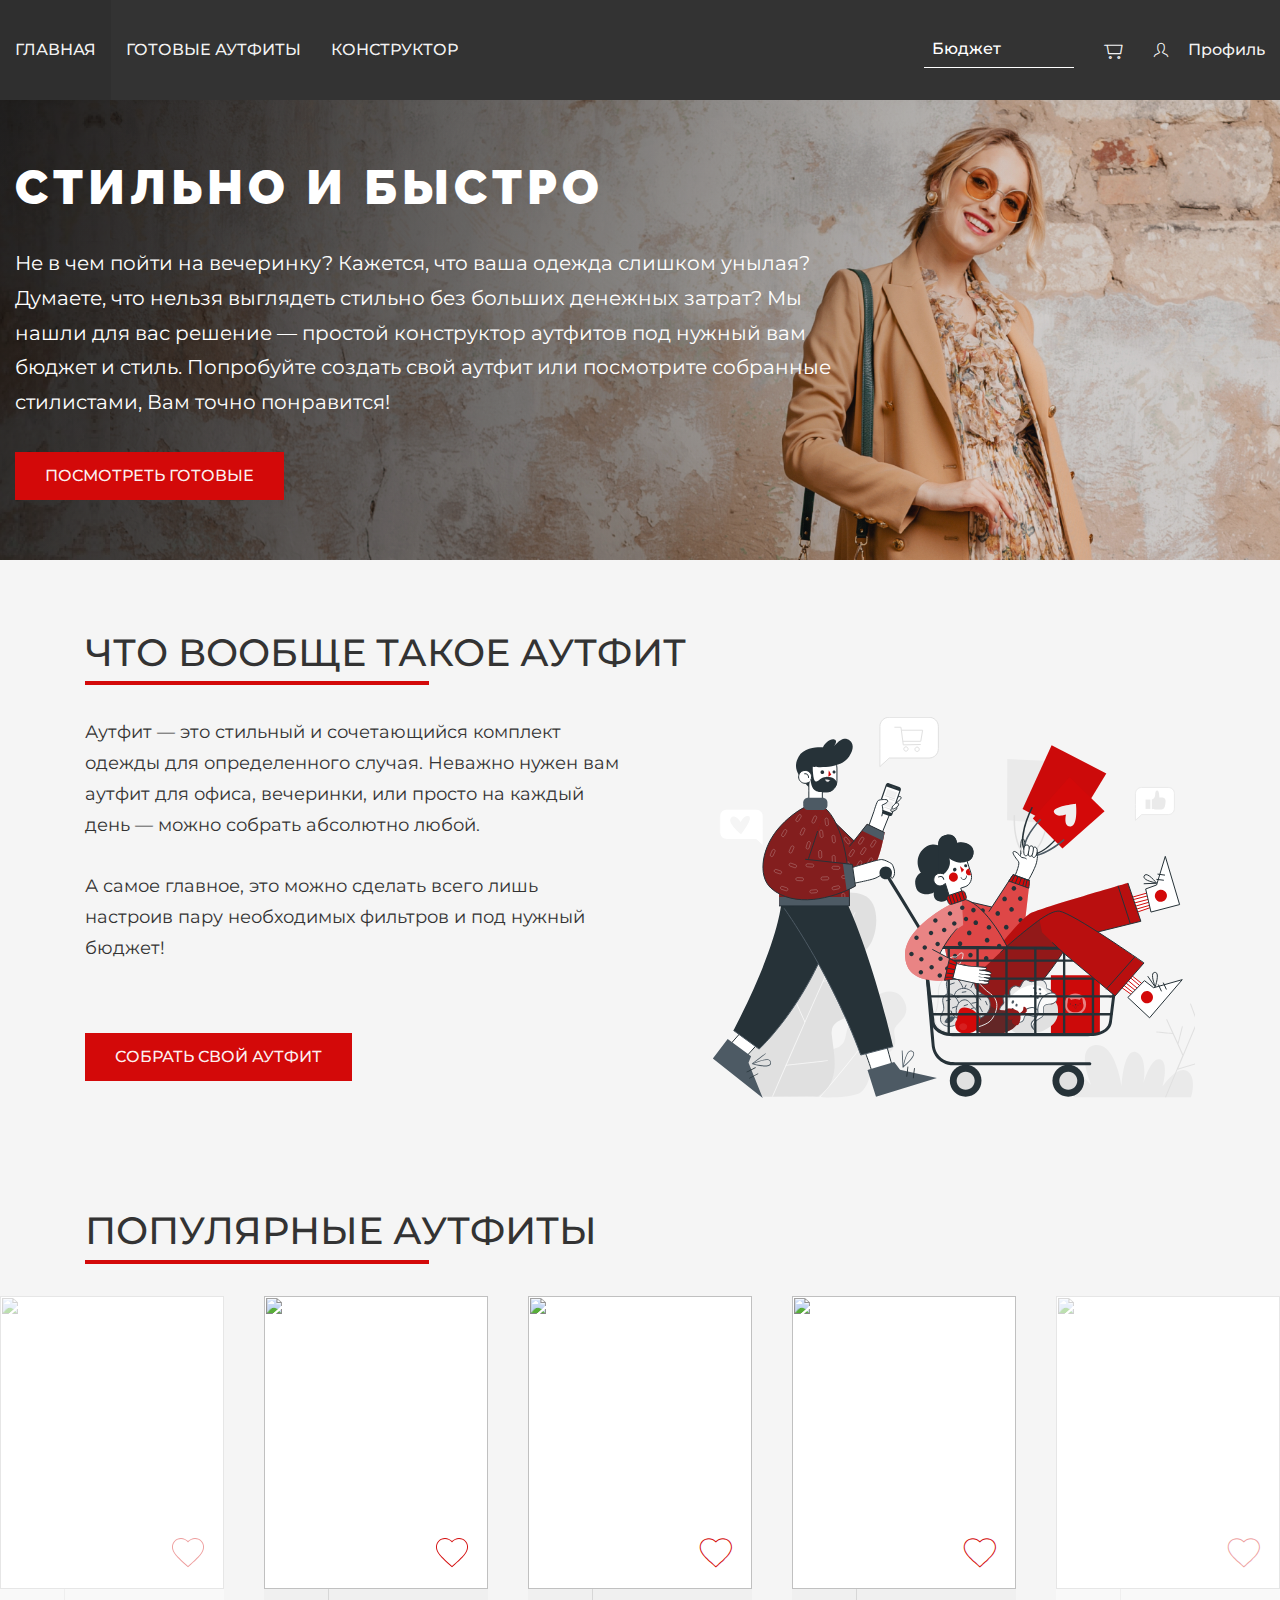
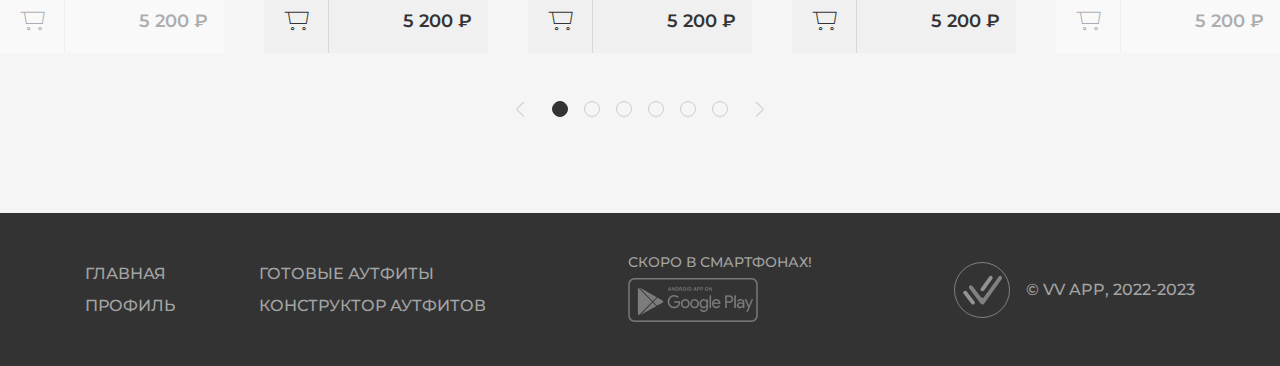
==== VVapp/wwwroot/index.html @ d0dc02c1 "Project creation" ====
﻿<!DOCTYPE html>
<html lang="ru">

<head>
  <meta charset="UTF-8">
  <meta http-equiv="X-UA-Compatible" content="IE=edge">
  <meta name="viewport" content="width=device-width, initial-scale=1.0">

  <link rel="stylesheet" href="css/normalize.css">
  <link rel="stylesheet" href="css/swiper-bundle.min.css">
  <link rel="stylesheet" href="css/virtual-select.min.css">
  <link rel="stylesheet" href="css/style.min.css">

  <title>title</title>
</head>

<body>
  <div class="wrapper">
    <div class="content">
      <header class="header">
        <div class="header__wrapper">
          <div class="burger js-burger">
            <div class="burger__line"></div>
          </div>

          <ul class="menu js-menu">
            <li class="menu__item">
              <a href="index.html" class="menu__link">Главная</a>
            </li>
            <li class="menu__item">
              <a href="sets.html" class="menu__link">Готовые аутфиты</a>
            </li>
            <li class="menu__item">
              <a href="constructor.html" class="menu__link">Конструктор</a>
            </li>
          </ul>

          <div class="header__inner">
            <label class="amount">
              <div class="amount__text">Бюджет</div>
              <input type="number" class="amount__input" placeholder="Бюджет">
            </label>

            <a href="#" class="cart-btn">
              <span class="cart-btn__icon icon-cart"></span>
            </a>

            <a href="#" class="profile-btn">
              <span class="profile-btn_icon icon-profile"></span>
              <div class="profile-btn__text">Профиль</div>
            </a>
          </div>
        </div>
      </header>

      <div class="main">

<!-- Баннер -->
<section class="banner" style="background-image: url('img/banner.jpg');">
  <div class="container-large">
    <div class="banner__wrapper">
      <h1 class="banner__title">Стильно и быстро</h1>
      <div class="banner__text">
        Не в чем пойти на вечеринку? Кажется, что ваша одежда слишком унылая? Думаете, что нельзя выглядеть стильно без больших денежных затрат?
Мы нашли для вас решение — простой конструктор аутфитов под нужный вам бюджет и стиль. Попробуйте создать свой аутфит или посмотрите собранные стилистами, Вам точно понравится!
      </div>
      <a href="sets.html" class="btn btn_red banner__btn">Посмотреть готовые</a>
    </div>
  </div>
</section>

<!-- Что такое аутфит -->
<section>
  <div class="container">
    <h2 class="title">Что вообще такое аутфит</h2>

    <div class="whats">
      <div class="whats__box">
        <p class="whats__text">
          Аутфит — это стильный и сочетающийся комплект одежды для определенного случая.
	Неважно нужен вам аутфит для офиса, вечеринки, или просто на каждый день — можно собрать абсолютно любой.
        </p>

        <p class="whats__text">
          А самое главное, это можно сделать всего лишь настроив пару необходимых фильтров и под нужный бюджет!
        </p>

        <a href="constructor.html" class="btn btn_red whats__btn">Собрать свой аутфит</a>
      </div>

      <img src="img/whats.svg" alt="" class="whats__img">
    </div>
  </div>
</section>

<!-- Слайдер -->
<section>
  <div class="container">
    <h2 class="title">популярные аутфиты</h2>
  </div>

  <div class="swiper popular js-popular">
    <div class="swiper-wrapper">
      <div class="card swiper-slide">
        <a href="sets-detail.html" class="card__top">
          <!--<img src="img/content-1.jpg" alt="" class="card__img">-->
          <img src="/outfits/random" alt="" class="card__img">
        </a>

        <div class="card__bottom">
          <button type="button" class="card__tocart icon-cart-card"></button>
          <div class="card__price">5 200 ₽</div>
        </div>

        <button type="button" class="card__tofav icon-heart"></button>
      </div>

      <div class="card swiper-slide">
        <a href="sets-detail.html" class="card__top">
<!--          <img src="img/content-2.jpg" alt="" class="card__img">-->
          <img src="/outfits/random" alt="" class="card__img">
        </a>

        <div class="card__bottom">
          <button type="button" class="card__tocart icon-cart-card"></button>
          <div class="card__price">5 200 ₽</div>
        </div>

        <button type="button" class="card__tofav icon-heart"></button>
      </div>

      <div class="card swiper-slide">
        <a href="sets-detail.html" class="card__top">
         <!-- <img src="img/content-3.jpg" alt="" class="card__img">-->
          <img src="/outfits/random" alt="" class="card__img">
        </a>

        <div class="card__bottom">
          <button type="button" class="card__tocart icon-cart-card"></button>
          <div class="card__price">5 200 ₽</div>
        </div>

        <button type="button" class="card__tofav icon-heart"></button>
      </div>

      <div class="card swiper-slide">
        <a href="sets-detail.html" class="card__top">
          <!--<img src="img/content-4.jpg" alt="" class="card__img">-->
          <img src="/outfits/random" alt="" class="card__img">
        </a>

        <div class="card__bottom">
          <button type="button" class="card__tocart icon-cart-card"></button>
          <div class="card__price">5 200 ₽</div>
        </div>

        <button type="button" class="card__tofav icon-heart"></button>
      </div>

      <div class="card swiper-slide">
        <a href="sets-detail.html" class="card__top">
          <!--<img src="img/content-5.jpg" alt="" class="card__img">-->
          <img src="/outfits/random" alt="" class="card__img">
        </a>

        <div class="card__bottom">
          <button type="button" class="card__tocart icon-cart-card"></button>
          <div class="card__price">5 200 ₽</div>
        </div>

        <button type="button" class="card__tofav icon-heart"></button>
      </div>

      <div class="card swiper-slide">
        <a href="sets-detail.html" class="card__top">
<!--          <img src="img/content-6.jpg" alt="" class="card__img">-->
          <img src="/outfits/random" alt="" class="card__img">
        </a>

        <div class="card__bottom">
          <button type="button" class="card__tocart icon-cart-card"></button>
          <div class="card__price">5 200 ₽</div>
        </div>

        <button type="button" class="card__tofav icon-heart"></button>
      </div>
    </div>

    <div class="pagination dots">
      <div class="pagination__arrow pagination__arrow_prev icon-chevron-left"></div>
      <div class="pagination__wrapper"></div>
      <div class="pagination__arrow pagination__arrow_next icon-chevron-right"></div>
    </div>
  </div>
</section>
</div>
</div>

<footer class="footer">
  <div class="footer__wrapper container">
    <ul class="footer__list">
      <li class="footer__item">
        <a href="/" class="footer__link">Главная</a>
      </li>
      <li class="footer__item">
        <a href="/" class="footer__link">Готовые аутфиты</a>
      </li>
      <li class="footer__item">
        <a href="/" class="footer__link">Профиль</a>
      </li>
      <li class="footer__item">
        <a href="/" class="footer__link">Конструктор аутфитов</a>
      </li>
    </ul>

    <div class="app">
      <div class="app__title">Скоро в смартфонах!</div>
      <img src="img/google-play.png" alt="" class="app__img">
    </div>

    <div class="dev">
      <svg class="dev__icon" width="56" height="56" viewBox="0 0 56 56" fill="none" xmlns="http://www.w3.org/2000/svg">
        <path d="M38.2805 16.8751C38.7569 16.2068 38.7569 15.3099 38.2805 14.6416C37.5134 13.5656 35.9148 13.5656 35.1477 14.6416L26.8873 26.2284C26.4109 26.8966 26.4109 27.7936 26.8873 28.4618C27.6544 29.5378 29.253 29.5378 30.0201 28.4618L38.2805 16.8751ZM47.7547 14.6364C46.9829 13.5614 45.3828 13.5641 44.6146 14.6416L30.0565 35.0619C29.2617 36.1768 27.6134 36.2005 26.7868 35.1089L18.4033 24.0372C17.6105 22.9902 16.0297 23.0129 15.2674 24.0822C14.7758 24.7717 14.7865 25.7 15.2939 26.3779L26.7895 41.7377C27.6127 42.8378 29.2684 42.8186 30.066 41.6998L47.7585 16.883C48.238 16.2104 48.2365 15.3073 47.7547 14.6364ZM9.62398 29.4835C9.12275 30.1816 9.13738 31.1255 9.66 31.8077L17.3691 41.8714C18.1649 42.9103 19.7387 42.8833 20.4983 41.8177C20.9942 41.1222 20.9785 40.1845 20.4596 39.506L12.7585 29.4362C11.9627 28.3956 10.388 28.4194 9.62398 29.4835Z" fill="white" fill-opacity="0.38" />
        <mask id="mask0_104_143" style="mask-type:alpha" maskUnits="userSpaceOnUse" x="0" y="9" width="41" height="37">
          <path d="M28.2028 44.7053L13.3236 26.512H10.483C11.4299 26.512 13.3236 26.0251 13.3236 24.0772C13.3236 22.1294 16.9758 21.1465 18.8018 20.8985L25.0917 29.0821L29.4878 31.3816L39.5651 17.1111L40.8502 13.3912V10.6859C40.1513 10.1449 37.9555 9.06274 34.7632 9.06274C31.5709 9.06274 21.0337 13.5265 16.1642 15.7584L5.54581 21.6425L0.946777 37.8067L14.8115 45.9903L28.2028 44.7053Z" fill="white" fill-opacity="0.38" />
        </mask>
        <g mask="url(#mask0_104_143)">
          <path d="M38.2805 16.8751C38.7569 16.2068 38.7569 15.3099 38.2805 14.6416C37.5134 13.5656 35.9148 13.5656 35.1477 14.6416L26.8873 26.2284C26.4109 26.8966 26.4109 27.7936 26.8873 28.4618C27.6544 29.5378 29.253 29.5378 30.0201 28.4618L38.2805 16.8751ZM47.7547 14.6364C46.9829 13.5614 45.3828 13.5641 44.6146 14.6416L30.0565 35.0619C29.2617 36.1768 27.6134 36.2005 26.7868 35.1089L18.4033 24.0372C17.6105 22.9902 16.0297 23.0129 15.2674 24.0822C14.7758 24.7717 14.7865 25.7 15.2939 26.3779L26.7895 41.7377C27.6127 42.8378 29.2684 42.8186 30.066 41.6998L47.7585 16.883C48.238 16.2104 48.2365 15.3073 47.7547 14.6364ZM9.62398 29.4835C9.12275 30.1816 9.13738 31.1255 9.66 31.8077L17.3691 41.8714C18.1649 42.9103 19.7387 42.8833 20.4983 41.8177C20.9942 41.1222 20.9785 40.1845 20.4596 39.506L12.7585 29.4362C11.9627 28.3956 10.388 28.4194 9.62398 29.4835Z" fill="white" fill-opacity="0.38" />
        </g>
        <circle cx="28" cy="28" r="27.5" stroke="white" stroke-opacity="0.38" />
      </svg>

      <div class="dev__text">© VV app, 2022-2023</div>
    </div>
  </div>
</footer>
</div>

<script src="js/swiper-bundle.min.js"></script>
<script src="js/virtual-select.min.js"></script>
<script src="js/script.min.js"></script>
</body>

</html>
---- VVapp/wwwroot/css/virtual-select.min.css ----
/*!
 * Virtual Select v1.0.31
 * https://sa-si-dev.github.io/virtual-select
 * Licensed under MIT (https://github.com/sa-si-dev/virtual-select/blob/master/LICENSE)
 */
@-webkit-keyframes vscomp-animation-spin{to{transform:rotateZ(360deg)}}@keyframes vscomp-animation-spin{to{transform:rotateZ(360deg)}}.vscomp-popup-active{overflow:hidden !important}.vscomp-ele{display:inline-block;max-width:250px;width:100%}.vscomp-wrapper{color:#333;display:inline-flex;flex-wrap:wrap;font-family:sans-serif;font-size:14px;position:relative;text-align:left;width:100%}.vscomp-wrapper *,.vscomp-wrapper *::before,.vscomp-wrapper *::after{box-sizing:border-box}.vscomp-wrapper:focus{outline:none}.vscomp-dropbox-wrapper{left:0;position:absolute;top:0}.vscomp-toggle-button{align-items:center;background-color:#fff;border:1px solid #ddd;cursor:pointer;display:flex;padding:7px 30px 7px 10px;position:relative;width:100%}.vscomp-value{height:20px;line-height:20px;max-width:100%;overflow:hidden;text-overflow:ellipsis;white-space:nowrap}.vscomp-arrow{align-items:center;display:flex;height:100%;justify-content:center;position:absolute;right:0;top:0;width:30px}.vscomp-arrow::after{transform:rotate(45deg);border:1px solid rgba(0,0,0,0);border-bottom-color:#111;border-right-color:#111;content:"";height:8px;margin-top:-6px;width:8px}.vscomp-clear-icon{height:12px;position:relative;width:12px}.vscomp-clear-icon::before,.vscomp-clear-icon::after{background-color:#999;content:"";height:12px;left:5px;position:absolute;top:0;width:2px}.vscomp-clear-icon::before{transform:rotate(45deg)}.vscomp-clear-icon::after{transform:rotate(-45deg)}.vscomp-clear-icon:hover::before,.vscomp-clear-icon:hover::after{background:#333}.vscomp-clear-button{align-items:center;border-radius:50%;display:none;height:24px;justify-content:center;margin-top:-12px;position:absolute;right:30px;top:50%;width:24px}.vscomp-clear-button:hover{background:#ccc}.vscomp-clear-button:hover .vscomp-clear-icon::before,.vscomp-clear-button:hover .vscomp-clear-icon::after{background-color:#333}.vscomp-dropbox-close-button{align-items:center;background-color:#fff;border-radius:50%;bottom:-48px;cursor:pointer;display:none;height:40px;justify-content:center;left:50%;margin-left:-20px;position:absolute;width:40px}.vscomp-value-tag.more-value-count{white-space:nowrap}.vscomp-dropbox-container{width:100%;z-index:2}.vscomp-dropbox{background-color:#fff;width:100%}.vscomp-options-container{max-height:210px;overflow:auto;position:relative}.vscomp-options-bottom-freezer{bottom:0;height:2px;left:0;position:absolute;right:0}.vscomp-option{align-items:center;cursor:pointer;display:flex;flex-wrap:wrap;height:40px;padding:0 15px;position:relative}.vscomp-option.selected{background-color:#eee}.vscomp-option.focused{background-color:#ccc}.vscomp-option.disabled{cursor:default;opacity:.5}.vscomp-option.group-title .vscomp-option-text{cursor:default;opacity:.6}.vscomp-option.group-title.selected{background-color:rgba(0,0,0,0)}.vscomp-option.group-option{padding-left:30px}.vscomp-new-option-icon{height:30px;position:absolute;right:0;top:0;width:30px}.vscomp-new-option-icon::before{border:15px solid #512da8;border-bottom-color:rgba(0,0,0,0);border-left-color:rgba(0,0,0,0);content:"";position:absolute;right:0;top:0}.vscomp-new-option-icon::after{align-items:center;color:#fff;content:"+";display:flex;font-size:18px;height:15px;justify-content:center;position:absolute;right:1px;top:0;width:15px}.vscomp-option-text{overflow:hidden;text-overflow:ellipsis;white-space:nowrap;-webkit-user-select:none;-moz-user-select:none;-ms-user-select:none;user-select:none;width:100%}.vscomp-option-description{overflow:hidden;text-overflow:ellipsis;white-space:nowrap;color:#666;font-size:13px;line-height:15px;width:100%}.vscomp-search-container{align-items:center;border-bottom:1px solid #ddd;display:flex;height:40px;padding:0 5px 0 15px;position:relative}.vscomp-search-input{background-color:rgba(0,0,0,0);border:0;color:inherit;font-size:15px;height:38px;padding:10px 0;width:calc(100% - 30px)}.vscomp-search-input:focus{outline:none}.vscomp-search-clear{align-items:center;color:#999;cursor:pointer;display:flex;font-size:25px;height:30px;justify-content:center;-webkit-user-select:none;-moz-user-select:none;-ms-user-select:none;user-select:none;visibility:hidden;width:30px}.vscomp-search-clear:hover{color:inherit}.vscomp-no-options,.vscomp-no-search-results{align-items:center;display:none;justify-content:center;padding:20px 10px}.vscomp-options-loader{display:none;padding:20px 0;text-align:center}.vscomp-options-loader::before{-webkit-animation:vscomp-animation-spin .8s infinite linear;animation:vscomp-animation-spin .8s infinite linear;background-color:#fff;border-radius:50%;box-shadow:-4px -5px 3px -3px rgba(0,0,0,.3);content:"";display:inline-block;height:40px;opacity:.7;width:40px}.vscomp-ele[disabled]{cursor:not-allowed;-webkit-user-select:none;-moz-user-select:none;-ms-user-select:none;user-select:none}.vscomp-ele[disabled] .vscomp-wrapper{opacity:.7;pointer-events:none}.vscomp-wrapper .checkbox-icon{display:inline-flex;height:15px;margin-right:10px;position:relative;width:15px}.vscomp-wrapper .checkbox-icon::after{transition-duration:.2s;border:2px solid #888;content:"";display:inline-block;height:100%;width:100%}.vscomp-wrapper .checkbox-icon.checked::after{transform:rotate(45deg) translate(1px, -4px);border-color:#512da8;border-left-color:rgba(0,0,0,0);border-top-color:rgba(0,0,0,0);width:50%}.vscomp-wrapper.show-as-popup .vscomp-dropbox-container{align-items:center;background-color:rgba(0,0,0,.5);display:flex;height:100vh;justify-content:center;left:0;opacity:1;overflow:auto;padding:0 10px;position:fixed;top:0;width:100vw}.vscomp-wrapper.show-as-popup .vscomp-dropbox{margin-top:-24px;max-height:calc(80% - 48px);max-width:500px;position:relative;width:80%}.vscomp-wrapper.show-as-popup .vscomp-dropbox-close-button{display:flex}.vscomp-wrapper.popup-position-left .vscomp-dropbox-container{justify-content:flex-start}.vscomp-wrapper.popup-position-right .vscomp-dropbox-container{justify-content:flex-end}.vscomp-wrapper.has-select-all .vscomp-toggle-all-button{align-items:center;cursor:pointer;display:flex}.vscomp-wrapper.has-select-all .vscomp-search-input,.vscomp-wrapper.has-select-all .vscomp-toggle-all-label{width:calc(100% - 55px)}.vscomp-wrapper.has-select-all .vscomp-toggle-all-label{display:none}.vscomp-wrapper:not(.has-search-input) .vscomp-toggle-all-button{width:100%}.vscomp-wrapper:not(.has-search-input) .vscomp-toggle-all-label{display:inline-block}.vscomp-wrapper.multiple .vscomp-option .vscomp-option-text{width:calc(100% - 25px)}.vscomp-wrapper.multiple .vscomp-option .vscomp-option-description{padding-left:25px}.vscomp-wrapper.multiple .vscomp-option.selected .checkbox-icon::after{transform:rotate(45deg) translate(1px, -4px);border-color:#512da8;border-left-color:rgba(0,0,0,0);border-top-color:rgba(0,0,0,0);width:50%}.vscomp-wrapper.focused .vscomp-toggle-button,.vscomp-wrapper:focus .vscomp-toggle-button{box-shadow:0 2px 2px 0 rgba(0,0,0,.14),0 3px 1px -2px rgba(0,0,0,.12),0 1px 5px 0 rgba(0,0,0,.2)}.vscomp-wrapper.closed .vscomp-dropbox-container,.vscomp-wrapper.closed.vscomp-dropbox-wrapper{display:none}.vscomp-wrapper:not(.has-value) .vscomp-value{opacity:.5}.vscomp-wrapper.has-clear-button.has-value .vscomp-clear-button{display:flex}.vscomp-wrapper.has-clear-button .vscomp-toggle-button{padding-right:54px}.vscomp-wrapper.has-no-options .vscomp-options-container,.vscomp-wrapper.has-no-search-results .vscomp-options-container{display:none}.vscomp-wrapper.has-no-options .vscomp-no-options{display:flex}.vscomp-wrapper.has-no-search-results .vscomp-no-search-results{display:flex}.vscomp-wrapper.has-search-value .vscomp-search-clear{visibility:visible}.vscomp-wrapper.has-no-options .vscomp-toggle-all-button{opacity:.5;pointer-events:none}.vscomp-wrapper.keep-always-open .vscomp-toggle-button{padding-right:24px}.vscomp-wrapper.keep-always-open .vscomp-clear-button{right:5px}.vscomp-wrapper.keep-always-open .vscomp-arrow{display:none}.vscomp-wrapper.keep-always-open .vscomp-dropbox-container{position:relative;z-index:1}.vscomp-wrapper.keep-always-open .vscomp-dropbox{transition-duration:0s;border:1px solid #ddd;box-shadow:none}.vscomp-wrapper.keep-always-open.focused,.vscomp-wrapper.keep-always-open:focus,.vscomp-wrapper.keep-always-open:hover{box-shadow:0 2px 2px 0 rgba(0,0,0,.14),0 3px 1px -2px rgba(0,0,0,.12),0 1px 5px 0 rgba(0,0,0,.2)}.vscomp-wrapper.server-searching .vscomp-options-list{display:none}.vscomp-wrapper.server-searching .vscomp-options-loader{display:block}.vscomp-wrapper.has-error .vscomp-toggle-button{border-color:#b00020}.vscomp-wrapper.show-value-as-tags .vscomp-toggle-button{padding:4px 22px 0 10px}.vscomp-wrapper.show-value-as-tags .vscomp-value{display:flex;flex-wrap:wrap;height:auto;min-height:28px;overflow:auto;text-overflow:unset;white-space:normal}.vscomp-wrapper.show-value-as-tags .vscomp-value-tag{overflow:hidden;text-overflow:ellipsis;white-space:nowrap;align-items:center;border:1px solid #ddd;border-radius:20px;display:inline-flex;font-size:12px;line-height:16px;margin:0 4px 4px 0;max-width:100%;padding:2px 3px 2px 8px}.vscomp-wrapper.show-value-as-tags .vscomp-value-tag.more-value-count{padding-right:8px}.vscomp-wrapper.show-value-as-tags .vscomp-value-tag-content{overflow:hidden;text-overflow:ellipsis;white-space:nowrap;width:calc(100% - 20px)}.vscomp-wrapper.show-value-as-tags .vscomp-value-tag-clear-button{align-items:center;display:flex;height:20px;justify-content:center;width:20px}.vscomp-wrapper.show-value-as-tags .vscomp-value-tag-clear-button .vscomp-clear-icon{transform:scale(0.8)}.vscomp-wrapper.show-value-as-tags .vscomp-arrow{height:34px}.vscomp-wrapper.show-value-as-tags .vscomp-clear-button{margin-top:0;top:5px}.vscomp-wrapper.show-value-as-tags.has-value .vscomp-arrow{display:none}.vscomp-wrapper.show-value-as-tags.has-value .vscomp-clear-button{right:2px}.vscomp-wrapper.show-value-as-tags:not(.has-value) .vscomp-toggle-button{padding-bottom:2px}.vscomp-wrapper.show-value-as-tags:not(.has-value) .vscomp-value{align-items:center;padding-bottom:3px}.vscomp-wrapper.text-direction-rtl{direction:rtl}.vscomp-wrapper.text-direction-rtl .vscomp-toggle-button{padding:7px 10px 7px 30px}.vscomp-wrapper.text-direction-rtl .vscomp-arrow{left:0;right:auto}.vscomp-wrapper.text-direction-rtl .vscomp-clear-button{left:30px;right:auto !important}.vscomp-wrapper.text-direction-rtl .checkbox-icon{margin-left:10px;margin-right:0}.vscomp-wrapper.text-direction-rtl .checkbox-icon.checked::after{transform:rotate(45deg) translate(-4px, 1px)}.vscomp-wrapper.text-direction-rtl .vscomp-search-container{padding:0 15px 0 5px}.vscomp-wrapper.text-direction-rtl .vscomp-toggle-all-label{text-align:right}.vscomp-wrapper.text-direction-rtl .vscomp-option{text-align:right}.vscomp-wrapper.text-direction-rtl .vscomp-option.group-option{padding-right:30px}.vscomp-wrapper.text-direction-rtl .vscomp-new-option-icon{left:0;right:auto}.vscomp-wrapper.text-direction-rtl .vscomp-new-option-icon::before{border-left-color:#512da8;border-right-color:rgba(0,0,0,0)}.vscomp-wrapper.text-direction-rtl .vscomp-new-option-icon::after{left:1px;right:auto}.vscomp-wrapper.text-direction-rtl.multiple .vscomp-option.selected .checkbox-icon::after{transform:rotate(45deg) translate(-4px, 1px)}.vscomp-wrapper.text-direction-rtl.has-clear-button .vscomp-toggle-button{padding-left:54px}.vscomp-wrapper.text-direction-rtl.keep-always-open .vscomp-toggle-button{padding-left:24px}.vscomp-wrapper.text-direction-rtl.keep-always-open .vscomp-clear-button{left:5px}.vscomp-wrapper.text-direction-rtl.show-value-as-tags .vscomp-toggle-button{padding:4px 10px 0 22px}.vscomp-wrapper.text-direction-rtl.show-value-as-tags .vscomp-value-tag{margin:0 0 4px 4px;padding:2px 8px 2px 3px}.vscomp-wrapper.text-direction-rtl.show-value-as-tags .vscomp-value-tag.more-value-count{padding-left:8px}.vscomp-wrapper.text-direction-rtl.show-value-as-tags.has-value .vscomp-clear-button{left:2px}
/*!
 * Popover v1.0.10
 * https://sa-si-dev.github.io/popover
 * Licensed under MIT (https://github.com/sa-si-dev/popover/blob/master/LICENSE)
 */
.pop-comp-wrapper{display:none;position:absolute;top:0;left:0;opacity:0;color:#000;background-color:#fff;box-shadow:0 2px 2px 0 rgba(0,0,0,.14),0 3px 1px -2px rgba(0,0,0,.12),0 1px 5px 0 rgba(0,0,0,.2);text-align:left;flex-wrap:wrap;z-index:1}.pop-comp-arrow{position:absolute;z-index:1;width:16px;height:16px;overflow:hidden}.pop-comp-arrow::before{content:"";position:absolute;top:8px;left:8px;width:16px;height:16px;background-color:#fff;box-shadow:0 2px 2px 0 rgba(0,0,0,.14),0 3px 1px -2px rgba(0,0,0,.12),0 1px 5px 0 rgba(0,0,0,.2);-webkit-transform-origin:left top;transform-origin:left top;-webkit-transform:rotate(45deg);transform:rotate(45deg)}.pop-comp-content{position:relative;z-index:2}.pop-comp-wrapper.position-bottom>.pop-comp-arrow{margin-left:-8px;left:0;top:-15px}.pop-comp-wrapper.position-bottom>.pop-comp-arrow::before{box-shadow:0px 0px 2px 0 rgba(0,0,0,.14)}.pop-comp-wrapper.position-top>.pop-comp-arrow{margin-left:-8px;left:0;bottom:-15px}.pop-comp-wrapper.position-right>.pop-comp-arrow{margin-top:-8px;top:0;left:-15px}.pop-comp-wrapper.position-left>.pop-comp-arrow{margin-top:-8px;top:0;right:-15px}.pop-comp-disable-events{pointer-events:none}
---- VVapp/wwwroot/css/style.min.css ----
@font-face{font-family:Montserrat;font-display:swap;src:url(../fonts/Montserrat-SemiBold.woff) format("woff"),url(../fonts/Montserrat-SemiBold.woff2) format("woff2");font-weight:600;font-style:normal}@font-face{font-family:Montserrat;font-display:swap;src:url(../fonts/Montserrat-Medium.woff) format("woff"),url(../fonts/Montserrat-Medium.woff2) format("woff2");font-weight:500;font-style:normal}@font-face{font-family:Montserrat;font-display:swap;src:url(../fonts/Montserrat-Regular.woff) format("woff"),url(../fonts/Montserrat-Regular.woff2) format("woff2");font-weight:400;font-style:normal}@font-face{font-family:Montserrat;font-display:swap;src:url(../fonts/Montserrat-Light.woff) format("woff"),url(../fonts/Montserrat-Light.woff2) format("woff2");font-weight:300;font-style:normal}@font-face{font-family:Raleway;font-display:swap;src:url(../fonts/Raleway-Black.woff) format("woff"),url(../fonts/Raleway-Black.woff2) format("woff2");font-weight:900;font-style:normal}@font-face{font-family:icomoon;src:url(../fonts/icomoon.eot?1own8b);src:url(../fonts/icomoon.eot?1own8b#iefix) format("embedded-opentype"),url(../fonts/icomoon.ttf?1own8b) format("truetype"),url(../fonts/icomoon.woff?1own8b) format("woff"),url(../fonts/icomoon.svg?1own8b#icomoon) format("svg");font-weight:400;font-style:normal;font-display:block}[class*=" icon-"],[class^=icon-]{font-family:icomoon!important;speak:never;font-style:normal;font-weight:400;font-variant:normal;text-transform:none;line-height:1;-webkit-font-smoothing:antialiased;-moz-osx-font-smoothing:grayscale}.icon-heart-fill:before{content:"\e912"}.icon-plus:before{content:"\e90e"}.icon-pencil:before{content:"\e910"}.icon-close:before{content:"\e911"}.icon-ok:before{content:"\e90f"}.icon-arrow-left:before{content:"\e90c"}.icon-arrow-right:before{content:"\e90d"}.icon-chevron-left:before{content:"\e90a"}.icon-chevron-right:before{content:"\e90b"}.icon-winter:before{content:"\e900"}.icon-summer:before{content:"\e901"}.icon-spring:before{content:"\e902"}.icon-profile:before{content:"\e903"}.icon-heart:before{content:"\e904"}.icon-filter:before{content:"\e905"}.icon-chevron-down:before{content:"\e906"}.icon-cart-card:before{content:"\e907"}.icon-cart:before{content:"\e908"}.icon-autumn:before{content:"\e909"}body,html{-webkit-box-sizing:border-box;box-sizing:border-box;height:100%}*,::after,::before{-webkit-box-sizing:inherit;box-sizing:inherit;margin:0;padding:0;outline:transparent}a{text-decoration:none}li,ul{margin:0;padding:0;list-style:none}.wrapper{display:-webkit-box;display:-ms-flexbox;display:flex;-webkit-box-orient:vertical;-webkit-box-direction:normal;-ms-flex-direction:column;flex-direction:column;min-height:100%;background-color:#f5f5f5}.content{-webkit-box-flex:1;-ms-flex:1 0 auto;flex:1 0 auto}.footer{-webkit-box-flex:0;-ms-flex:0 0 auto;flex:0 0 auto}body{font-family:Montserrat,sans-serif;font-weight:400;font-size:16px;line-height:100%;color:#333}.container{max-width:1140px;padding:0 15px;margin:0 auto}.container-large{max-width:1550px;padding:0 15px;margin:0 auto}input::-webkit-inner-spin-button,input::-webkit-outer-spin-button{-webkit-appearance:none;margin:0}input[type=number]{-moz-appearance:textfield}.btn{display:-webkit-box;display:-ms-flexbox;display:flex;-webkit-box-align:center;-ms-flex-align:center;align-items:center;-webkit-box-pack:center;-ms-flex-pack:center;justify-content:center;width:-webkit-fit-content;width:-moz-fit-content;width:fit-content;padding:24px 40px;font-weight:500;font-size:16px;line-height:100%;cursor:pointer;-webkit-transition:all linear .2s;-o-transition:all linear .2s;transition:all linear .2s;text-transform:uppercase;text-align:center}.btn span{margin-left:18px;font-size:20px}.btn_red{color:rgba(255,255,255,.95);background:#d30909;border:none}.btn_red:hover{background:-webkit-gradient(linear,left bottom,left top,from(rgba(0,0,0,.1)),to(rgba(0,0,0,.1))),#d30909;background:-o-linear-gradient(bottom,rgba(0,0,0,.1),rgba(0,0,0,.1)),#d30909;background:linear-gradient(0deg,rgba(0,0,0,.1),rgba(0,0,0,.1)),#d30909}.btn_transparent{color:#333;background-color:transparent;border:1px solid #333}.btn_transparent:hover{color:#fff;background-color:#333}.btn_black{color:#fff;background-color:#333;border:1px solid #333}.btn_black:hover{color:#333;background-color:#fff}.title{position:relative;margin:0 0 40px;font-weight:500;font-size:48px;line-height:130%;text-transform:uppercase;padding:8px 0}.title::before{content:'';position:absolute;bottom:0;left:0;width:344px;height:4px;background-color:#d30909}section{padding:80px 0 40px}.hidden{display:none;width:0;height:0;padding:0;opacity:0}.no-scroll{overflow:hidden}.page-subtitle{margin-bottom:40px;font-weight:600;font-size:36px;line-height:100%;text-transform:uppercase}.header{position:sticky;top:0;left:0;z-index:9;font-weight:500;color:rgba(255,255,255,.95);background-color:#333}.header__wrapper{position:relative;display:-webkit-box;display:-ms-flexbox;display:flex;-webkit-box-align:center;-ms-flex-align:center;align-items:center;-webkit-box-pack:justify;-ms-flex-pack:justify;justify-content:space-between;height:100px;max-width:1600px;margin:0 auto}.header__inner{display:-webkit-box;display:-ms-flexbox;display:flex;-webkit-box-align:center;-ms-flex-align:center;align-items:center;-webkit-box-pack:end;-ms-flex-pack:end;justify-content:flex-end}.menu{display:-webkit-box;display:-ms-flexbox;display:flex;-webkit-box-align:center;-ms-flex-align:center;align-items:center;height:100%}.menu__item{position:relative;height:100%;-webkit-transition:all linear .2s;-o-transition:all linear .2s;transition:all linear .2s;cursor:pointer}.menu__item:hover{background-color:rgba(0,0,0,.08)}.menu__link{display:-webkit-box;display:-ms-flexbox;display:flex;-webkit-box-align:center;-ms-flex-align:center;align-items:center;height:100%;padding:22px 40px;font-weight:500;color:rgba(255,255,255,.95);text-transform:uppercase}.menu__arrow{margin-left:20px;font-size:7px;-webkit-transition:all linear .2s;-o-transition:all linear .2s;transition:all linear .2s}.amount{display:-webkit-box;display:-ms-flexbox;display:flex;-webkit-box-align:center;-ms-flex-align:center;align-items:center}.amount__text{margin-right:16px;text-transform:uppercase}.amount__input{width:150px;padding:8px;font-weight:500;font-size:16px;color:rgba(255,255,255,.95);background-color:transparent;border:none;border-bottom:1px solid #fff}.amount__input::-webkit-input-placeholder{color:transparent}.amount__input::-moz-placeholder{color:transparent}.amount__input:-ms-input-placeholder{color:transparent}.amount__input::-ms-input-placeholder{color:transparent}.amount__input::placeholder{color:transparent}.amount__input:focus{color:rgba(255,255,255,.56);border-bottom:1px solid rgba(255,255,255,.56)}.cart-btn{margin-left:44px;padding:18px;color:rgba(255,255,255,.95);-webkit-transition:all linear .2s;-o-transition:all linear .2s;transition:all linear .2s}.cart-btn:hover{background-color:rgba(0,0,0,.08)}.cart-btn__icon{display:inline-block;margin-top:5px}.profile-btn{display:-webkit-box;display:-ms-flexbox;display:flex;-webkit-box-align:center;-ms-flex-align:center;align-items:center;padding:22px 40px 22px 24px;color:rgba(255,255,255,.95);-webkit-transition:all linear .2s;-o-transition:all linear .2s;transition:all linear .2s}.profile-btn:hover{background-color:rgba(0,0,0,.08)}.profile-btn_icon{margin-right:19px}.burger{position:relative;display:none;-webkit-box-pack:center;-ms-flex-pack:center;justify-content:center;-webkit-box-align:center;-ms-flex-align:center;align-items:center;width:40px;height:40px;padding:0 12px;background-color:transparent;border:none;cursor:pointer;-webkit-transition:all linear .2s;-o-transition:all linear .2s;transition:all linear .2s}.burger:hover{background-color:rgba(0,0,0,.08)}.burger__line,.burger__line::after,.burger__line::before{display:block;position:absolute;width:calc(100% - 24px);height:2px;background-color:#fff;-webkit-transition:all linear .2s;-o-transition:all linear .2s;transition:all linear .2s;border-radius:1px}.burger__line::before{content:'';top:-4px;width:100%}.burger.active .burger__line{-webkit-transform:rotate(45deg);-ms-transform:rotate(45deg);transform:rotate(45deg)}.burger.active .burger__line::before{top:0;-webkit-transform:rotate(0);-ms-transform:rotate(0);transform:rotate(0)}.burger.active .burger__line::after{top:0;-webkit-transform:rotate(90deg);-ms-transform:rotate(90deg);transform:rotate(90deg)}.burger__line::after{content:'';top:4px;width:100%}.banner{position:relative;padding:0!important;background-position:top right;background-size:cover;background-repeat:no-repeat}.banner::before{position:absolute;top:0;left:0;content:'';width:100%;height:100%;background:-o-linear-gradient(top,rgba(0,0,0,.1),rgba(0,0,0,.1)),-o-linear-gradient(345.37deg,rgba(0,0,0,.8) 0,rgba(0,0,0,0) 78.21%);background:linear-gradient(180deg,rgba(0,0,0,.1),rgba(0,0,0,.1)),linear-gradient(104.63deg,rgba(0,0,0,.8) 0,rgba(0,0,0,0) 78.21%)}.banner__wrapper{position:relative;z-index:2;max-width:854px;padding:80px 0 87px}.banner__title{margin:0 0 32px;font-weight:900;font-size:72px;line-height:85px;text-transform:uppercase;letter-spacing:5px;color:#fff;font-family:Raleway,sans-serif}.banner__text{font-size:24px;line-height:174.9%;color:#fff}.banner__btn{margin-top:40px}.whats{display:-webkit-box;display:-ms-flexbox;display:flex;-webkit-box-pack:justify;-ms-flex-pack:justify;justify-content:space-between}.whats__text{font-size:18px;line-height:31px}.whats__text+.whats__text{margin-top:30px}.whats__btn{margin-top:69px}.whats__img{max-width:50%;margin-left:40px}.catalog:not(.js-catalog-slider){display:-webkit-box;display:-ms-flexbox;display:flex;-ms-flex-wrap:wrap;flex-wrap:wrap;gap:40px}.card{width:calc((100% - 80px)/ 3)}.card.js-added-tofav .card__tofav::before{content:'\e912'}.card__top{position:relative;display:block;width:100%;padding-bottom:131%;background-color:#fff}.card__img{position:absolute;top:0;left:0;width:100%;height:100%;-o-object-fit:cover;object-fit:cover;-o-object-position:center;object-position:center}.card__tofav{position:absolute;right:19px;bottom:85px;font-size:30px;border:none;background-color:transparent;color:#d30909;cursor:pointer}.card__bottom{display:-webkit-box;display:-ms-flexbox;display:flex;-webkit-box-align:center;-ms-flex-align:center;align-items:center;-webkit-box-pack:end;-ms-flex-pack:end;justify-content:flex-end;height:64px;width:100%;background-color:#f0f0f0}.card__arrow,.card__tocart{height:100%;width:64px;margin-right:auto;font-size:20px;color:#333;border:none;border-right:1px solid rgba(0,0,0,.1);background-color:transparent;-webkit-transition:all linear .2s;-o-transition:all linear .2s;transition:all linear .2s;cursor:pointer}.card__arrow:hover,.card__tocart:hover{background-color:#e2e2e2}.card__price{padding:0 16px;font-weight:700;font-size:18px;line-height:22px;color:#333}.card__price_old{-webkit-box-ordinal-group:3;-ms-flex-order:2;order:2;color:rgba(51,51,51,.6);text-decoration:line-through}.card__price_old+.card__price{font-weight:700;color:#d30909;padding-right:7px}.card__arrow{border:none;border-left:1px solid rgba(0,0,0,.1);-webkit-box-ordinal-group:6;-ms-flex-order:5;order:5;margin-left:auto;margin-right:unset}.card__tags{position:absolute;bottom:0;left:0;z-index:2;display:-webkit-box;display:-ms-flexbox;display:flex;min-height:48px;padding-right:72px}.card__sale{display:-webkit-box;display:-ms-flexbox;display:flex;-webkit-box-align:center;-ms-flex-align:center;align-items:center;-webkit-box-pack:center;-ms-flex-pack:center;justify-content:center;width:71px;padding:10px 16px;font-weight:400;font-size:16px;line-height:175%;color:#fff;background-color:rgba(211,9,9,.9);-webkit-box-sizing:border-box;box-sizing:border-box}.card__over{width:185px;padding:10px 16px;font-weight:400;font-size:16px;line-height:175%;color:#fff;background-color:rgba(51,51,51,.9);-webkit-box-sizing:border-box;box-sizing:border-box}.popular .card.swiper-slide:not(.swiper-slide-active):not(.swiper-slide-prev):not(.swiper-slide-next){position:relative}.popular .card.swiper-slide:not(.swiper-slide-active):not(.swiper-slide-prev):not(.swiper-slide-next)::before{content:'';position:absolute;z-index:3;top:0;left:0;width:100%;height:100%;background-color:#fff;opacity:.6}.pagination.dots{display:-webkit-box;display:-ms-flexbox;display:flex;-webkit-box-align:center;-ms-flex-align:center;align-items:center;width:-webkit-fit-content!important;width:-moz-fit-content!important;width:fit-content!important;gap:16px;margin:40px auto 0}.pagination.dots .pagination__arrow{display:-webkit-box;display:-ms-flexbox;display:flex;-webkit-box-align:center;-ms-flex-align:center;align-items:center;-webkit-box-pack:center;-ms-flex-pack:center;justify-content:center;width:32px;height:32px;color:#ccc;font-size:16px;cursor:pointer;-webkit-transition:all linear .2s;-o-transition:all linear .2s;transition:all linear .2s}.pagination.dots .pagination__arrow:hover{background-color:#f0f0f0}.pagination.dots .pagination__wrapper{display:-webkit-box;display:-ms-flexbox;display:flex;-webkit-box-align:center;-ms-flex-align:center;align-items:center;width:-webkit-fit-content!important;width:-moz-fit-content!important;width:fit-content!important;gap:16px}.pagination.dots .swiper-pagination-bullet{width:16px;height:16px;margin:0!important;border:1px solid #ccc;border-radius:50%;background-color:transparent;opacity:1!important}.pagination.dots .swiper-pagination-bullet-active{background-color:#333;border:1px solid #333}.catalog-pagination{display:-webkit-box;display:-ms-flexbox;display:flex;gap:8px;width:-webkit-fit-content;width:-moz-fit-content;width:fit-content;margin-top:80px}.catalog-pagination__dots{display:-webkit-box;display:-ms-flexbox;display:flex;gap:8px;width:-webkit-fit-content!important;width:-moz-fit-content!important;width:fit-content!important}.catalog-pagination__dots .swiper-pagination-bullet{display:-webkit-box;display:-ms-flexbox;display:flex;-webkit-box-align:center;-ms-flex-align:center;align-items:center;-webkit-box-pack:center;-ms-flex-pack:center;justify-content:center;width:64px;height:64px;margin:0!important;font-weight:500;font-size:16px;border-radius:0;background-color:transparent;color:rgba(51,51,51,.6);border:1px solid rgba(51,51,51,.6);opacity:1!important;-webkit-transition:all linear .2s;-o-transition:all linear .2s;transition:all linear .2s}.catalog-pagination__dots .swiper-pagination-bullet:hover:not(.swiper-pagination-bullet-active){color:#333;border:1px solid #333}.catalog-pagination__dots .swiper-pagination-bullet-active{color:#fff;background-color:#333;border:1px solid #333;cursor:default}.catalog-pagination_arrow{display:-webkit-box;display:-ms-flexbox;display:flex;-webkit-box-align:center;-ms-flex-align:center;align-items:center;gap:16px;height:64px;font-weight:500;font-size:16px;line-height:100%;color:rgba(51,51,51,.6);border:1px solid rgba(51,51,51,.6);text-transform:uppercase;cursor:pointer;-webkit-transition:all linear .2s;-o-transition:all linear .2s;transition:all linear .2s}.catalog-pagination_arrow span{display:-webkit-box;display:-ms-flexbox;display:flex;-webkit-box-align:center;-ms-flex-align:center;align-items:center;-webkit-box-pack:center;-ms-flex-pack:center;justify-content:center;width:20px;height:20px;font-size:11px;color:#333}.catalog-pagination_arrow:hover:not(.swiper-button-disabled){color:#333;border:1px solid #333}.catalog-pagination_arrow.swiper-button-disabled{opacity:.6;cursor:default}.catalog-pagination_prev{padding:23px 46px 23px 30px}.catalog-pagination_next{padding:25px 30px 23px 38px}.catalog-pagination .swiper-button-lock{display:none!important}.filter{margin-bottom:40px}.filter__wrapper{display:-webkit-box;display:-ms-flexbox;display:flex;height:62px;background-color:#fff}.filter__right{display:-webkit-box;display:-ms-flexbox;display:flex;-webkit-box-align:center;-ms-flex-align:center;align-items:center;-webkit-box-pack:center;-ms-flex-pack:center;justify-content:center;margin-left:auto;padding:0 40px 0 24px;font-weight:500;font-size:16px;text-transform:uppercase;cursor:pointer}.filter__right_icon{font-size:16px;margin-right:16px}.filter__select{height:100%}.filter__bottom{display:-webkit-box;display:-ms-flexbox;display:flex;gap:16px;margin-top:40px}.filter__bottom .vscomp-ele{max-width:unset;width:-webkit-fit-content;width:-moz-fit-content;width:fit-content}.filter__bottom .vscomp-toggle-button{height:64px;border:1px solid #333;background-color:#f5f5f5}.filter__label{display:-webkit-box;display:-ms-flexbox;display:flex}.filter__checkbox-btn{display:-webkit-box;display:-ms-flexbox;display:flex;-webkit-box-align:center;-ms-flex-align:center;align-items:center;-webkit-box-pack:center;-ms-flex-pack:center;justify-content:center;text-align:center;height:64px;padding:10px 40px;font-weight:500;font-size:16px;line-height:100%;text-transform:uppercase;background-color:#f5f5f5;border:1px solid #333;cursor:pointer}.vscomp-ele{min-width:146px}.vscomp-ele-wrapper{height:100%}.vscomp-toggle-button{width:-webkit-fit-content;width:-moz-fit-content;width:fit-content;padding:10px 50px 10px 40px;text-transform:uppercase;-webkit-box-shadow:none!important;box-shadow:none!important;border:none}.vscomp-value{font-family:Montserrat,sans-serif;font-weight:500;font-size:16px;line-height:18px;opacity:1!important}.vscomp-option-text{font-family:Montserrat,sans-serif;padding:10px 16px;font-weight:500;font-size:16px;line-height:18px}.vscomp-option{height:unset!important;padding:0}.vscomp-option.selected{background-color:transparent}.vscomp-option.selected span{color:#d30909!important}.vscomp-option.focused{background-color:transparent}.vscomp-option:hover span{color:#d30909!important}.pop-comp-active .vscomp-arrow{-webkit-transform:rotate(180deg);-ms-transform:rotate(180deg);transform:rotate(180deg)}.vscomp-arrow{width:50px;-webkit-transition:all linear .1s;-o-transition:all linear .1s;transition:all linear .1s}.footer{min-height:150px;margin-top:48px;padding:41px 0;background-color:#333}.footer__wrapper{display:-webkit-box;display:-ms-flexbox;display:flex;-webkit-box-align:center;-ms-flex-align:center;align-items:center;-webkit-box-pack:justify;-ms-flex-pack:justify;justify-content:space-between;color:rgba(255,255,255,.56)}.footer__list{display:grid;grid-template-columns:158px auto;gap:16px}.footer__link{font-weight:500;text-transform:uppercase;color:rgba(255,255,255,.56);-webkit-transition:all linear .2s;-o-transition:all linear .2s;transition:all linear .2s}.footer__link:hover{color:#fff}.app__title{font-weight:500;font-size:14px;text-transform:uppercase}.app__img{margin-top:8px}.dev{display:-webkit-box;display:-ms-flexbox;display:flex;-webkit-box-align:center;-ms-flex-align:center;align-items:center}.dev__icon{margin-right:16px}.dev__text{font-weight:500;font-size:16px;line-height:100%;text-transform:uppercase}.subtitle{font-weight:600;font-size:20px;line-height:174.9%;color:#000}.constructor{display:-webkit-box;display:-ms-flexbox;display:flex;-webkit-box-orient:vertical;-webkit-box-direction:normal;-ms-flex-direction:column;flex-direction:column;gap:40px}.constructor__row{display:-webkit-box;display:-ms-flexbox;display:flex;-webkit-box-align:center;-ms-flex-align:center;align-items:center;gap:46px}.constructor__amount{height:64px;width:343px;padding:0 16px;font-weight:400;font-size:18px;border:1px solid rgba(0,0,0,.2)}.constructor__amount::-webkit-input-placeholder{color:rgba(51,51,51,.6)}.constructor__amount::-moz-placeholder{color:rgba(51,51,51,.6)}.constructor__amount:-ms-input-placeholder{color:rgba(51,51,51,.6)}.constructor__amount::-ms-input-placeholder{color:rgba(51,51,51,.6)}.constructor__amount::placeholder{color:rgba(51,51,51,.6)}.constructor__amount:not(:-moz-placeholder-shown){border:1px solid #333}.constructor__amount:not(:-ms-input-placeholder){border:1px solid #333}.constructor__amount:focus,.constructor__amount:not(:placeholder-shown){border:1px solid #333}.constructor__submit{max-width:535px;width:100%}.gender{display:-webkit-box;display:-ms-flexbox;display:flex;gap:40px}.gender__input:checked{background-color:#000!important}.gender__btn{display:-webkit-box;display:-ms-flexbox;display:flex;-webkit-box-align:center;-ms-flex-align:center;align-items:center;-webkit-box-pack:center;-ms-flex-pack:center;justify-content:center;text-align:center;width:343px;height:64px;font-weight:500;font-size:16px;line-height:100%;text-transform:uppercase;color:#333;border:1px solid #333;background-color:transparent;cursor:pointer;-webkit-transition:all linear .2s;-o-transition:all linear .2s;transition:all linear .2s}.gender__btn:hover{color:#fff;background-color:#333}.gender input:checked+.gender__btn{color:#fff;background-color:#333}.season{display:-webkit-box;display:-ms-flexbox;display:flex;gap:29px}.season__btn{display:-webkit-box;display:-ms-flexbox;display:flex;-webkit-box-align:center;-ms-flex-align:center;align-items:center;-webkit-box-pack:center;-ms-flex-pack:center;justify-content:center;width:64px;height:64px;font-size:36px;background-color:transparent;cursor:pointer;-webkit-transition:all linear .2s;-o-transition:all linear .2s;transition:all linear .2s}.season input:checked+.season__btn{background-color:#fff;-webkit-box-shadow:0 0 15px rgba(0,0,0,.1);box-shadow:0 0 15px rgba(0,0,0,.1)}input:checked+.icon-spring{color:#04c239}input:checked+.icon-summer{color:#fac81a}input:checked+.icon-autumn{color:#d30909}input:checked+.icon-winter{color:#098ad3}.type{display:-webkit-box;display:-ms-flexbox;display:flex;gap:39px;margin-top:16px}.type__item{max-width:152px;width:100%;cursor:pointer}.type__box{display:-webkit-box;display:-ms-flexbox;display:flex;-webkit-box-orient:vertical;-webkit-box-direction:normal;-ms-flex-direction:column;flex-direction:column}.type__top{position:relative;font-family:icomoon!important;color:#fff}.type__top::before{display:none;position:absolute;top:50%;left:50%;-webkit-transform:translate(-50%,-50%);-ms-transform:translate(-50%,-50%);transform:translate(-50%,-50%);z-index:3;-webkit-box-align:center;-ms-flex-align:center;align-items:center;-webkit-box-pack:center;-ms-flex-pack:center;justify-content:center;width:40px;height:40px;border:2px solid #fff;border-radius:50%}.type__top::after{display:none;content:'';position:absolute;top:0;left:0;width:100%;height:100%;z-index:2;background-color:rgba(0,0,0,.5)}.type__img{width:100%;padding-bottom:158%;background-size:cover;background-position:center;background-repeat:no-repeat}.type__title{padding:8px;font-weight:700;font-size:16px;line-height:174.9%;text-align:center}input:checked+.type__box .type__top::after{display:block}input:checked+.type__box .type__top::before{display:-webkit-box;display:-ms-flexbox;display:flex}.size{margin-top:16px}.size__wrapper{display:-webkit-box;display:-ms-flexbox;display:flex;gap:40px}.size__select{max-width:unset;width:-webkit-fit-content;width:-moz-fit-content;width:fit-content}.size__select:not(.pop-comp-active){border:1px solid #333}.size__none{padding-top:16px;font-weight:500;font-size:16px;line-height:100%;color:#d30909;background-color:transparent;border:none;cursor:pointer;text-transform:uppercase}.size__none:hover{text-decoration:underline}.size .vscomp-toggle-button{padding:25px 68px 23px 40px;background-color:#f5f5f5}.size .vscomp-arrow{width:66px}.size .vscomp-value{line-height:1;height:unset}.color{display:-webkit-box;display:-ms-flexbox;display:flex;-ms-flex-wrap:wrap;flex-wrap:wrap;gap:16px;margin-top:16px}.color__item{cursor:pointer}.color__circle{position:relative;width:40px;height:40px;border-radius:50%;font-family:icomoon;border:1px solid transparent;color:#fff}input:checked+.color__circle::before{content:'\e90f';position:absolute;z-index:2;top:50%;left:50%;font-size:10px;-webkit-transform:translate(-50%,-50%);-ms-transform:translate(-50%,-50%);transform:translate(-50%,-50%)}.parts{display:-webkit-box;display:-ms-flexbox;display:flex;-webkit-box-orient:vertical;-webkit-box-direction:normal;-ms-flex-direction:column;flex-direction:column;gap:16px;margin-top:16px}.parts__select{border:1px solid transparent}.parts__select:not(.pop-comp-active){border:1px solid #333}.parts__title{margin-top:6px;font-weight:600}.parts .pop-comp-wrapper{position:static!important;-webkit-transform:none!important;-ms-transform:none!important;transform:none!important}.parts .vscomp-ele{min-width:340px;max-width:340px}.parts .vscomp-option:hover{background-color:#ccc!important}.parts .vscomp-toggle-button{width:100%;background-color:transparent;text-transform:unset;padding:10px 50px 10px 10px}.parts .vscomp-value{display:-webkit-box!important;display:-ms-flexbox!important;display:flex!important;font-weight:400;font-size:20px}.parts .vscomp-selected-value-count{-webkit-box-ordinal-group:3;-ms-flex-order:2;order:2;margin-left:6px}.parts .vscomp-option.focused,.parts .vscomp-option.selected{color:#d30909;background-color:#f5f5f5}.parts .vscomp-search-container{padding:0;border:none}.parts .vscomp-toggle-all-label{font-family:Montserrat,sans-serif;padding:10px 16px;font-weight:600;font-size:14px;line-height:16px}.parts .checked+.vscomp-toggle-all-label{color:#d30909}.parts .checkbox-icon{display:none}.parts .pop-comp-wrapper{z-index:8!important}.parts .vscomp-search-wrapper:hover{background-color:#ccc!important}.parts .vscomp-option-text{font-weight:400;font-size:12px;line-height:16px}.filters{position:fixed;z-index:12;top:0;right:0;height:100%;max-width:806px;-webkit-transition:all linear .4s;-o-transition:all linear .4s;transition:all linear .4s}.filters:not(.active){right:-100%}.filters:not(.active) .filters__overlay{display:none}.filters__container{position:relative;z-index:2;width:100%;height:100%;background-color:#f5f5f5;padding:40px 40px 0;overflow-y:auto}.filters__top{display:-webkit-box;display:-ms-flexbox;display:flex;-webkit-box-align:center;-ms-flex-align:center;align-items:center;-webkit-box-pack:justify;-ms-flex-pack:justify;justify-content:space-between;margin-bottom:32px}.filters__title{font-weight:600;font-size:36px;line-height:100%}.filters__close{width:56px;height:56px;font-size:14px;border:1px solid #333;background-color:transparent;cursor:pointer}.filters__overlay{position:fixed;z-index:1;top:0;left:0;width:100%;height:100%;background-color:rgba(0,0,0,.3)}.filters__submit{width:100%}.filters .constructor__submit{width:100%;max-width:unset}.filters .constructor__submit-wrapper{position:sticky;z-index:8;bottom:0;left:0;width:calc(100% + 80px);margin-left:-40px;padding:24px 40px;background:rgba(255,255,255,.7);-webkit-backdrop-filter:blur(7.5px);backdrop-filter:blur(7.5px)}.complete__title{display:block;margin-bottom:40px;font-weight:600;font-size:36px;line-height:100%;text-transform:uppercase}.balance{position:sticky;z-index:9;top:100px;left:0;display:-webkit-box;display:-ms-flexbox;display:flex;-webkit-box-pack:center;-ms-flex-pack:center;justify-content:center;padding:15px;font-weight:600;font-size:20px;line-height:174.9%;background-color:#fff;text-align:center}.clothes-wrapper{display:-webkit-box;display:-ms-flexbox;display:flex;-webkit-box-orient:vertical;-webkit-box-direction:normal;-ms-flex-direction:column;flex-direction:column;gap:16px}.clothes{display:-webkit-box;display:-ms-flexbox;display:flex;height:200px;background-color:#fff}.clothes__img{min-width:200px;max-width:200px;height:100%}.clothes__inner{display:-webkit-box;display:-ms-flexbox;display:flex;-webkit-box-orient:vertical;-webkit-box-direction:normal;-ms-flex-direction:column;flex-direction:column;-webkit-box-pack:justify;-ms-flex-pack:justify;justify-content:space-between;width:100%;padding:16px 16px 16px 40px}.clothes__top{display:-webkit-box;display:-ms-flexbox;display:flex;-webkit-box-pack:justify;-ms-flex-pack:justify;justify-content:space-between}.clothes__left{display:-webkit-box;display:-ms-flexbox;display:flex;-webkit-box-orient:vertical;-webkit-box-direction:normal;-ms-flex-direction:column;flex-direction:column}.clothes__name{font-weight:600;font-size:20px;line-height:174.9%}.clothes__price{display:-webkit-box;display:-ms-flexbox;display:flex;-webkit-box-align:center;-ms-flex-align:center;align-items:center;gap:8px}.clothes__price_current{font-weight:400;font-size:18px;line-height:175%}.clothes__price_old{font-weight:400;font-size:16px;line-height:175%;text-decoration:line-through;color:rgba(51,51,51,.6)}.clothes__right{display:-webkit-box;display:-ms-flexbox;display:flex;gap:16px;margin-left:auto}.clothes__delete{display:-webkit-box;display:-ms-flexbox;display:flex;-webkit-box-align:center;-ms-flex-align:center;align-items:center;-webkit-box-pack:center;-ms-flex-pack:center;justify-content:center;width:32px;height:32px;font-size:18px;cursor:pointer;background-color:transparent;border:none}.clothes__bottom{display:-webkit-box;display:-ms-flexbox;display:flex;-webkit-box-pack:justify;-ms-flex-pack:justify;justify-content:space-between}.clothes__line{display:-webkit-box;display:-ms-flexbox;display:flex;-webkit-box-align:center;-ms-flex-align:center;align-items:center;gap:8px}.clothes__title{font-weight:700;font-size:18px;line-height:175%}.clothes__value{font-weight:400;font-size:18px;line-height:175%}.clothes__color{width:16px;height:16px;border-radius:50%}.clothes__none{font-weight:400;font-size:18px;line-height:175%}.clothes-btns{display:-webkit-box;display:-ms-flexbox;display:flex;gap:40px;margin-top:24px}.clothes-btn{width:calc((100% - 40px)/ 2)}.clothes-btn .icon-heart{color:#d30909}.clothes-add{display:-webkit-box;display:-ms-flexbox;display:flex;height:64px;width:100%;background-color:#fff;border:none;cursor:pointer}.clothes-add__left{display:-webkit-box;display:-ms-flexbox;display:flex;-webkit-box-align:center;-ms-flex-align:center;align-items:center;-webkit-box-pack:center;-ms-flex-pack:center;justify-content:center;height:100%;min-width:200px;max-width:200px;border-right:1px solid rgba(51,51,51,.6);color:rgba(51,51,51,.6)}.clothes-add__right{display:-webkit-box;display:-ms-flexbox;display:flex;-webkit-box-align:center;-ms-flex-align:center;align-items:center;-webkit-box-pack:center;-ms-flex-pack:center;justify-content:center;height:100%;width:100%;text-align:center;font-weight:500;font-size:16px;line-height:100%;color:rgba(51,51,51,.6);text-transform:uppercase}.detail+section{padding-top:40px}.detail__top{display:-webkit-box;display:-ms-flexbox;display:flex;-webkit-box-align:center;-ms-flex-align:center;align-items:center;-webkit-box-pack:justify;-ms-flex-pack:justify;justify-content:space-between;margin-bottom:40px}.detail__top .title{margin-bottom:unset}.detail__name{font-weight:600;font-size:36px;line-height:100%;text-transform:uppercase}.detail__brand{text-align:right;font-weight:600;font-size:36px;line-height:100%;color:rgba(51,51,51,.6);text-transform:uppercase}.detail__number{text-align:right;font-weight:600;font-size:20px;line-height:174.9%}.detail__box{display:-webkit-box;display:-ms-flexbox;display:flex}.detail__box+.detail__box{margin-top:40px}.detail__left{width:calc(69% - 41px)}.detail__right{width:31%;margin-left:41px}.detail__right .btn{display:-webkit-inline-box;display:-ms-inline-flexbox;display:inline-flex;width:calc((100% - 40px)/ 2);padding:21px 40px}.detail__right .btn+.btn{margin-left:35px}.detail__right .btn span{margin:0}.detail__right .btn.detail__add-to-fav{color:#d30909}.detail__size{width:100%;max-width:unset}.detail__size .vscomp-toggle-button{width:100%;text-align:center;-webkit-box-pack:center;-ms-flex-pack:center;justify-content:center;padding:22px 32px 22px 40px;background-color:#f5f5f5;border:1px solid #333}.detail__size .vscomp-toggle-button .vscomp-arrow{position:static}.detail__price{display:-webkit-box;display:-ms-flexbox;display:flex;-webkit-box-align:center;-ms-flex-align:center;align-items:center;margin-top:15px}.detail__price_old{-webkit-box-ordinal-group:3;-ms-flex-order:2;order:2;margin-left:16px;font-weight:600;font-size:20px;line-height:174.9%;text-decoration:line-through}.detail__price_old+.detail__price_current{color:#d30909}.detail__price_current{font-weight:600;font-size:36px;line-height:100%}.detail__show-table{margin-top:8px;font-weight:400;font-size:18px;line-height:175%;text-decoration:underline;border:none;background-color:transparent;cursor:pointer}.detail__show-table:hover{text-decoration:none}.detail__text{margin-top:16px;font-weight:400;font-size:18px;line-height:175%}.detail .color+.detail__line{margin-top:40px}.detail__line{display:-webkit-box;display:-ms-flexbox;display:flex;gap:16px}.detail__line+.detail__line{margin-top:8px}.detail__title{width:304px;font-weight:700;font-size:18px;line-height:175%}.detail__value{font-weight:400;font-size:18px;line-height:175%}.detail__add-to-set{width:100%}.detail__add-to-set span{font-size:14px}.added-to-fav .detail__add-to-fav span::before{content:"\e912"}.detail-slider{display:-webkit-box;display:-ms-flexbox;display:flex;gap:41px;margin-bottom:40px}.detail-slider .swiper-slide-thumb-active{display:none!important}.detail-slider__main{width:calc(69% - 41px);margin-bottom:41px}.detail-slider__main .swiper-slide{height:unset!important;padding-bottom:133%}.detail-slider__main .detail-slider__pagination{position:absolute;z-index:3;bottom:0;left:0;width:100%!important;height:80px;-webkit-box-pack:center;-ms-flex-pack:center;justify-content:center;background:-webkit-gradient(linear,left bottom,left top,color-stop(4.85%,#fff),color-stop(94.67%,rgba(255,255,255,0)));background:-o-linear-gradient(bottom,#fff 4.85%,rgba(255,255,255,0) 94.67%);background:linear-gradient(0deg,#fff 4.85%,rgba(255,255,255,0) 94.67%)}.detail-slider__main .detail-slider__pagination .swiper-pagination-bullet{border:1px solid #333}.detail-slider__main .detail-slider__pagination .pagination__arrow{color:#333}.detail-slider__main .detail-slider__pagination .pagination__arrow:hover{background-color:unset}.detail-slider__thumbs{width:31%;min-height:1px}.detail-slider__thumbs .swiper{height:100%}.detail-slider__thumbs .swiper-slide{height:calc(50% - 41px);margin-top:unset!important;margin-bottom:41px!important}.detail-slider .detail-slider__img{position:absolute;top:0;left:0;width:100%;height:100%;-o-object-fit:cover;object-fit:cover;-o-object-position:center;object-position:center}.dropdown{display:-webkit-box;display:-ms-flexbox;display:flex;-webkit-box-align:start;-ms-flex-align:start;align-items:flex-start;width:340px}.dropdown+.dropdown{margin-top:16px}.dropdown.active .dropdown__arrow{-webkit-transition:all linear .2s;-o-transition:all linear .2s;transition:all linear .2s;-webkit-transform:translateY(-50%) rotate(270deg);-ms-transform:translateY(-50%) rotate(270deg);transform:translateY(-50%) rotate(270deg)}.dropdown.active .dropdown__wrapper{display:block}.dropdown__label{cursor:pointer}.dropdown__input:checked+.dropdown__checkbox::before{display:block}.dropdown__checkbox{display:-webkit-box;display:-ms-flexbox;display:flex;-webkit-box-align:center;-ms-flex-align:center;align-items:center;-webkit-box-pack:center;-ms-flex-pack:center;justify-content:center;width:24px;height:24px;margin-right:16px;font-size:10px;border-radius:50%;border:1px solid #333}.dropdown__checkbox::before{display:none}.dropdown__item{width:100%;cursor:pointer}.dropdown__title{position:relative;display:-webkit-box;display:-ms-flexbox;display:flex;-webkit-box-align:center;-ms-flex-align:center;align-items:center;font-weight:400;font-size:20px;line-height:24px}.dropdown__arrow{position:absolute;top:50%;right:0;-webkit-transform:translateY(-50%) rotate(90deg);-ms-transform:translateY(-50%) rotate(90deg);transform:translateY(-50%) rotate(90deg)}.dropdown__wrapper{display:none;padding-top:10px}.dropdown__option{margin-top:16px;cursor:pointer;-webkit-transition:all linear .2s;-o-transition:all linear .2s;transition:all linear .2s}.dropdown__option:hover{color:#d30909;font-weight:500}.dropdown__value{padding:8px 16px;font-weight:400;font-size:18px;line-height:22px}.dropdown input:checked+.dropdown__value{font-weight:600;color:#d30909}@media (min-width:1024px){.menu__item:hover .menu__arrow{-webkit-transform:rotate(180deg);-ms-transform:rotate(180deg);transform:rotate(180deg)}}@media (max-width:1600px){.menu__link{padding:15px}.cart-btn{margin-left:15px;padding:15px}.profile-btn{padding:15px}}@media (max-width:1366px){.btn{padding:16px 30px}section{padding:60px 0 40px}.title{margin-bottom:32px;font-size:38px}.banner__wrapper{padding:60px 0}.banner__title{font-size:48px;line-height:54px}.banner__text{font-size:20px}.banner__btn{margin-top:32px}}@media (max-width:1280px){.amount__text{display:none}.amount__input::-webkit-input-placeholder{color:#fff!important}.amount__input::-moz-placeholder{color:#fff!important}.amount__input:-ms-input-placeholder{color:#fff!important}.amount__input::-ms-input-placeholder{color:#fff!important}.amount__input::placeholder{color:#fff!important}}@media (max-width:1024px){section{padding:40px 0}.title{font-size:28px}.title::before{width:220px}.header__wrapper{height:70px;padding:0 15px}.burger{display:-webkit-box;display:-ms-flexbox;display:flex}.menu{position:absolute;top:100%;left:0;height:unset;-webkit-box-orient:vertical;-webkit-box-direction:normal;-ms-flex-direction:column;flex-direction:column;background-color:#333}.menu:not(.active){display:none}.menu__item{width:100%}.menu__link{-webkit-box-pack:justify;-ms-flex-pack:justify;justify-content:space-between;padding:15px 30px}.banner::before{background:-o-linear-gradient(top,rgba(0,0,0,.1),rgba(0,0,0,.1)),-o-linear-gradient(345.37deg,rgba(0,0,0,.8) 0,rgba(0,0,0,0) 86.21%);background:linear-gradient(180deg,rgba(0,0,0,.1),rgba(0,0,0,.1)),linear-gradient(104.63deg,rgba(0,0,0,.8) 0,rgba(0,0,0,0) 86.21%)}.banner__wrapper{padding:40px 0}.banner__title{font-size:38px;line-height:42px}.banner__text{max-width:70%;font-size:16px;line-height:150%}.whats{-webkit-box-align:start;-ms-flex-align:start;align-items:flex-start}.whats__text{font-size:16px;line-height:24px}.whats__text+.whats__text{margin-top:24px}.whats__img{max-width:40%}}@media (max-width:991px){.card{width:calc((100% - 40px)/ 2)}.card__tofav{right:16px;bottom:16px;font-size:22px}.card__bottom{height:50px}.card__tocart{width:49px;font-size:16px}.card__price{font-size:16px;line-height:20px}}@media (max-width:768px){.btn{padding:16px;font-size:14px}section{padding:32px 0}.title{font-size:24px}.title::before{width:220px}.banner::before{background:-o-linear-gradient(top,rgba(0,0,0,.1),rgba(0,0,0,.1)),-o-linear-gradient(345.37deg,rgba(0,0,0,.8) 0,rgba(0,0,0,0) 100%);background:linear-gradient(180deg,rgba(0,0,0,.1),rgba(0,0,0,.1)),linear-gradient(104.63deg,rgba(0,0,0,.8) 0,rgba(0,0,0,0) 100%)}.banner__title{font-size:28px;line-height:32px}.banner__text{max-width:unset;font-size:14px;line-height:130%}.whats{-webkit-box-orient:vertical;-webkit-box-direction:normal;-ms-flex-direction:column;flex-direction:column;-webkit-box-align:center;-ms-flex-align:center;align-items:center}.whats__text{font-size:14px;line-height:18px}.whats__text+.whats__text{margin-top:18px}.whats__btn{margin-top:32px}.whats__img{margin:32px 0 0;max-width:280px}.filter{-webkit-box-orient:vertical;-webkit-box-direction:normal;-ms-flex-direction:column;flex-direction:column}.filter__right{-webkit-box-ordinal-group:0;-ms-flex-order:-1;order:-1}}@media (max-width:560px){.card{width:100%}}@media (max-width:480px){.btn{width:100%}.title{font-size:18px;padding:8px 0}.title::before{width:120px}.amount__input{width:100px;font-size:14px}.profile-btn_icon{margin:0}.profile-btn__text{display:none}}
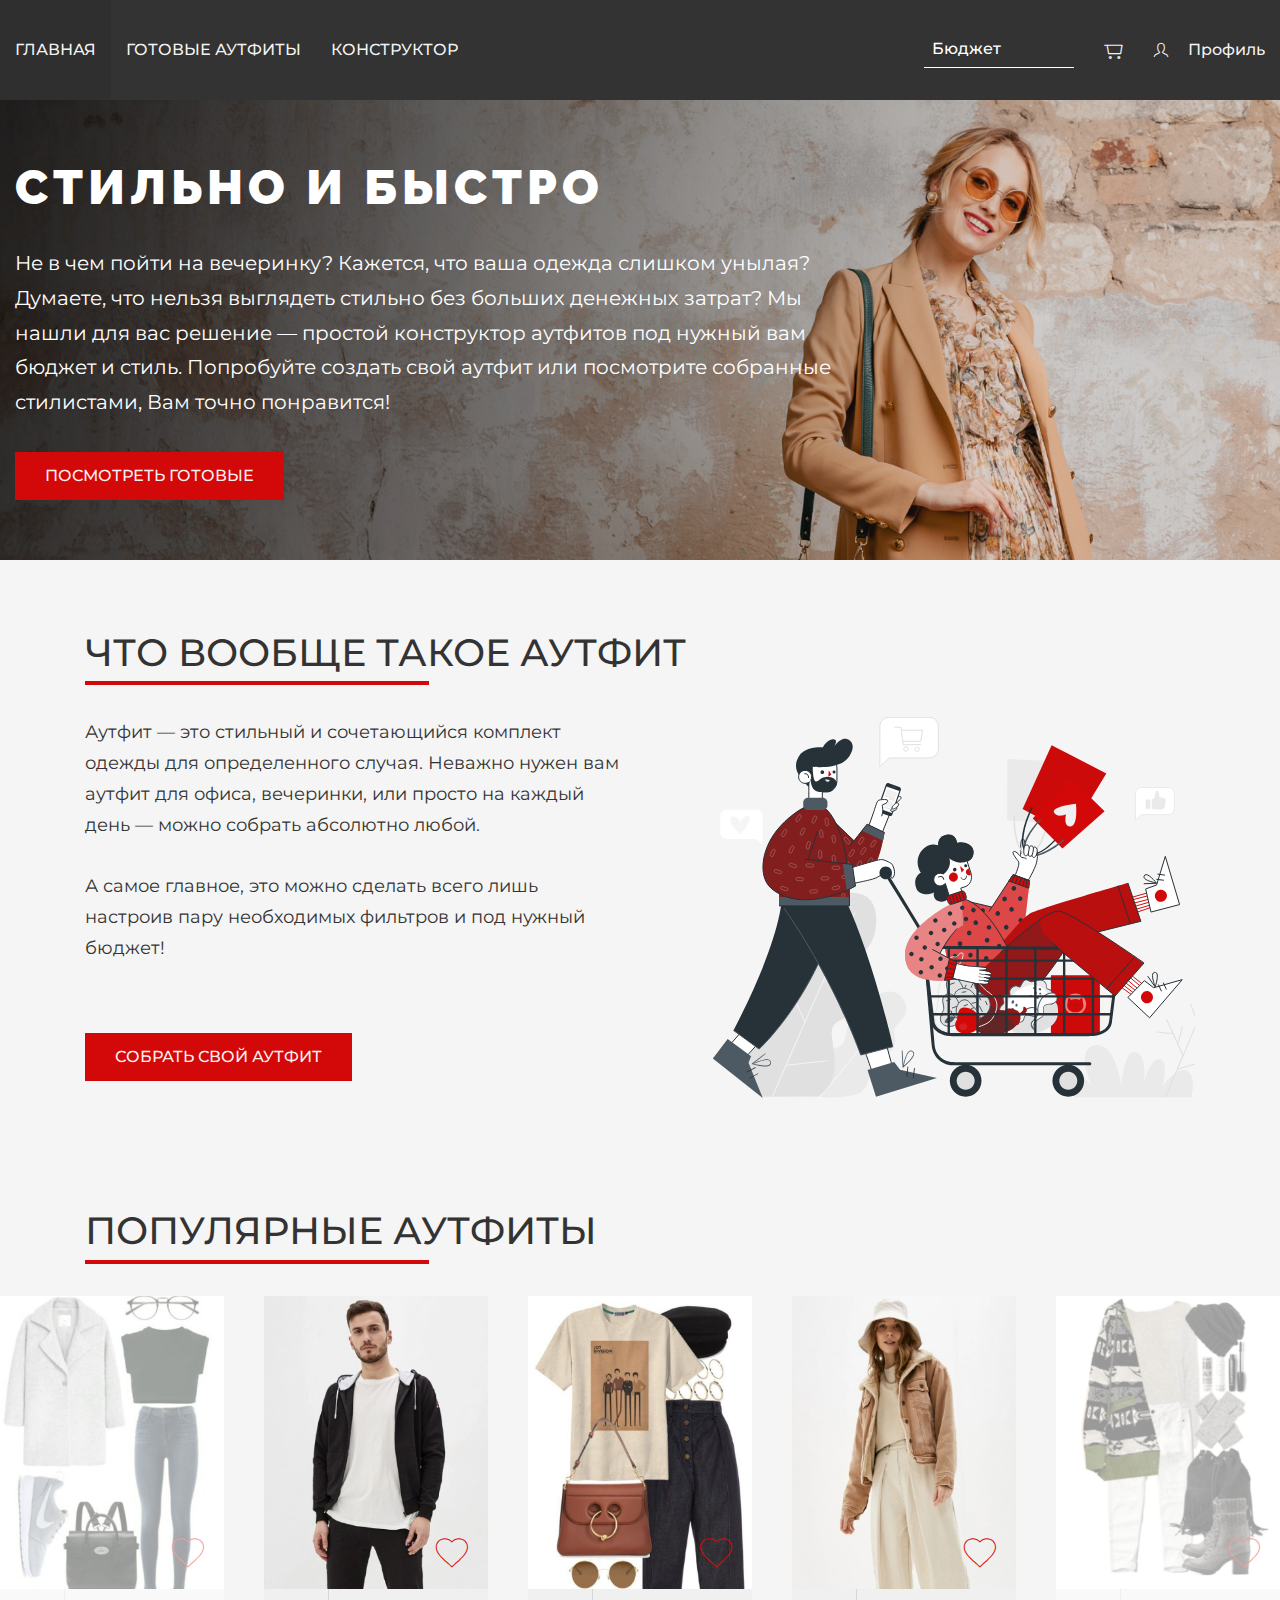
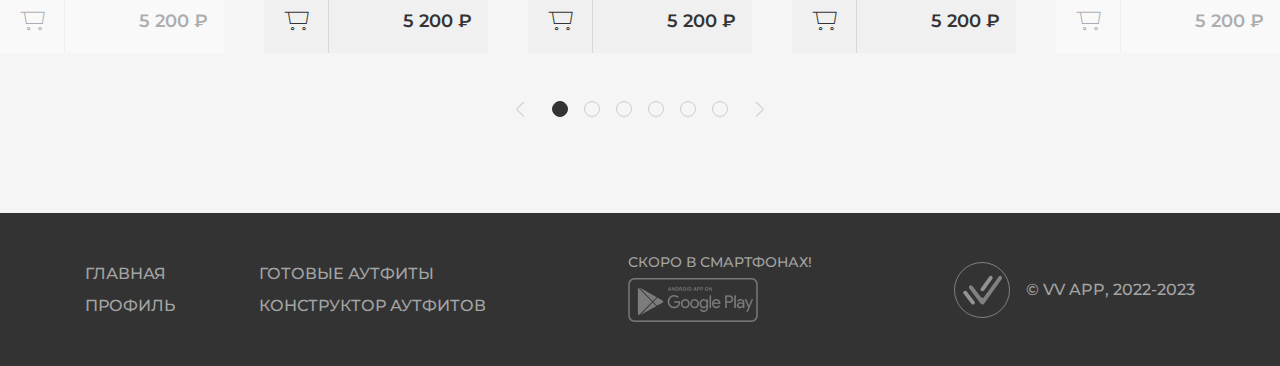
==== commit d722c4d7: "front ---> last version" ====
--- a/VVapp/wwwroot/index.html
+++ b/VVapp/wwwroot/index.html
@@ -10,8 +10,9 @@
   <link rel="stylesheet" href="css/swiper-bundle.min.css">
   <link rel="stylesheet" href="css/virtual-select.min.css">
   <link rel="stylesheet" href="css/style.min.css">
-
-  <title>title</title>
+  <link type="Image/x-icon" href="./favicon.svg" rel="icon">
+
+  <title>Главная</title>
 </head>
 
 <body>
@@ -103,78 +104,72 @@
     <div class="swiper-wrapper">
       <div class="card swiper-slide">
         <a href="sets-detail.html" class="card__top">
-          <!--<img src="img/content-1.jpg" alt="" class="card__img">-->
-          <img src="/outfits/random" alt="" class="card__img">
-        </a>
-
-        <div class="card__bottom">
-          <button type="button" class="card__tocart icon-cart-card"></button>
-          <div class="card__price">5 200 ₽</div>
-        </div>
-
-        <button type="button" class="card__tofav icon-heart"></button>
-      </div>
-
-      <div class="card swiper-slide">
-        <a href="sets-detail.html" class="card__top">
-<!--          <img src="img/content-2.jpg" alt="" class="card__img">-->
-          <img src="/outfits/random" alt="" class="card__img">
-        </a>
-
-        <div class="card__bottom">
-          <button type="button" class="card__tocart icon-cart-card"></button>
-          <div class="card__price">5 200 ₽</div>
-        </div>
-
-        <button type="button" class="card__tofav icon-heart"></button>
-      </div>
-
-      <div class="card swiper-slide">
-        <a href="sets-detail.html" class="card__top">
-         <!-- <img src="img/content-3.jpg" alt="" class="card__img">-->
-          <img src="/outfits/random" alt="" class="card__img">
-        </a>
-
-        <div class="card__bottom">
-          <button type="button" class="card__tocart icon-cart-card"></button>
-          <div class="card__price">5 200 ₽</div>
-        </div>
-
-        <button type="button" class="card__tofav icon-heart"></button>
-      </div>
-
-      <div class="card swiper-slide">
-        <a href="sets-detail.html" class="card__top">
-          <!--<img src="img/content-4.jpg" alt="" class="card__img">-->
-          <img src="/outfits/random" alt="" class="card__img">
-        </a>
-
-        <div class="card__bottom">
-          <button type="button" class="card__tocart icon-cart-card"></button>
-          <div class="card__price">5 200 ₽</div>
-        </div>
-
-        <button type="button" class="card__tofav icon-heart"></button>
-      </div>
-
-      <div class="card swiper-slide">
-        <a href="sets-detail.html" class="card__top">
-          <!--<img src="img/content-5.jpg" alt="" class="card__img">-->
-          <img src="/outfits/random" alt="" class="card__img">
-        </a>
-
-        <div class="card__bottom">
-          <button type="button" class="card__tocart icon-cart-card"></button>
-          <div class="card__price">5 200 ₽</div>
-        </div>
-
-        <button type="button" class="card__tofav icon-heart"></button>
-      </div>
-
-      <div class="card swiper-slide">
-        <a href="sets-detail.html" class="card__top">
-<!--          <img src="img/content-6.jpg" alt="" class="card__img">-->
-          <img src="/outfits/random" alt="" class="card__img">
+          <img src="img/content-1.jpg" alt="" class="card__img">
+        </a>
+
+        <div class="card__bottom">
+          <button type="button" class="card__tocart icon-cart-card"></button>
+          <div class="card__price">5 200 ₽</div>
+        </div>
+
+        <button type="button" class="card__tofav icon-heart"></button>
+      </div>
+
+      <div class="card swiper-slide">
+        <a href="sets-detail.html" class="card__top">
+          <img src="img/content-2.jpg" alt="" class="card__img">
+        </a>
+
+        <div class="card__bottom">
+          <button type="button" class="card__tocart icon-cart-card"></button>
+          <div class="card__price">5 200 ₽</div>
+        </div>
+
+        <button type="button" class="card__tofav icon-heart"></button>
+      </div>
+
+      <div class="card swiper-slide">
+        <a href="sets-detail.html" class="card__top">
+          <img src="img/content-3.jpg" alt="" class="card__img">
+        </a>
+
+        <div class="card__bottom">
+          <button type="button" class="card__tocart icon-cart-card"></button>
+          <div class="card__price">5 200 ₽</div>
+        </div>
+
+        <button type="button" class="card__tofav icon-heart"></button>
+      </div>
+
+      <div class="card swiper-slide">
+        <a href="sets-detail.html" class="card__top">
+          <img src="img/content-4.jpg" alt="" class="card__img">
+        </a>
+
+        <div class="card__bottom">
+          <button type="button" class="card__tocart icon-cart-card"></button>
+          <div class="card__price">5 200 ₽</div>
+        </div>
+
+        <button type="button" class="card__tofav icon-heart"></button>
+      </div>
+
+      <div class="card swiper-slide">
+        <a href="sets-detail.html" class="card__top">
+          <img src="img/content-5.jpg" alt="" class="card__img">
+        </a>
+
+        <div class="card__bottom">
+          <button type="button" class="card__tocart icon-cart-card"></button>
+          <div class="card__price">5 200 ₽</div>
+        </div>
+
+        <button type="button" class="card__tofav icon-heart"></button>
+      </div>
+
+      <div class="card swiper-slide">
+        <a href="sets-detail.html" class="card__top">
+          <img src="img/content-6.jpg" alt="" class="card__img">
         </a>
 
         <div class="card__bottom">
